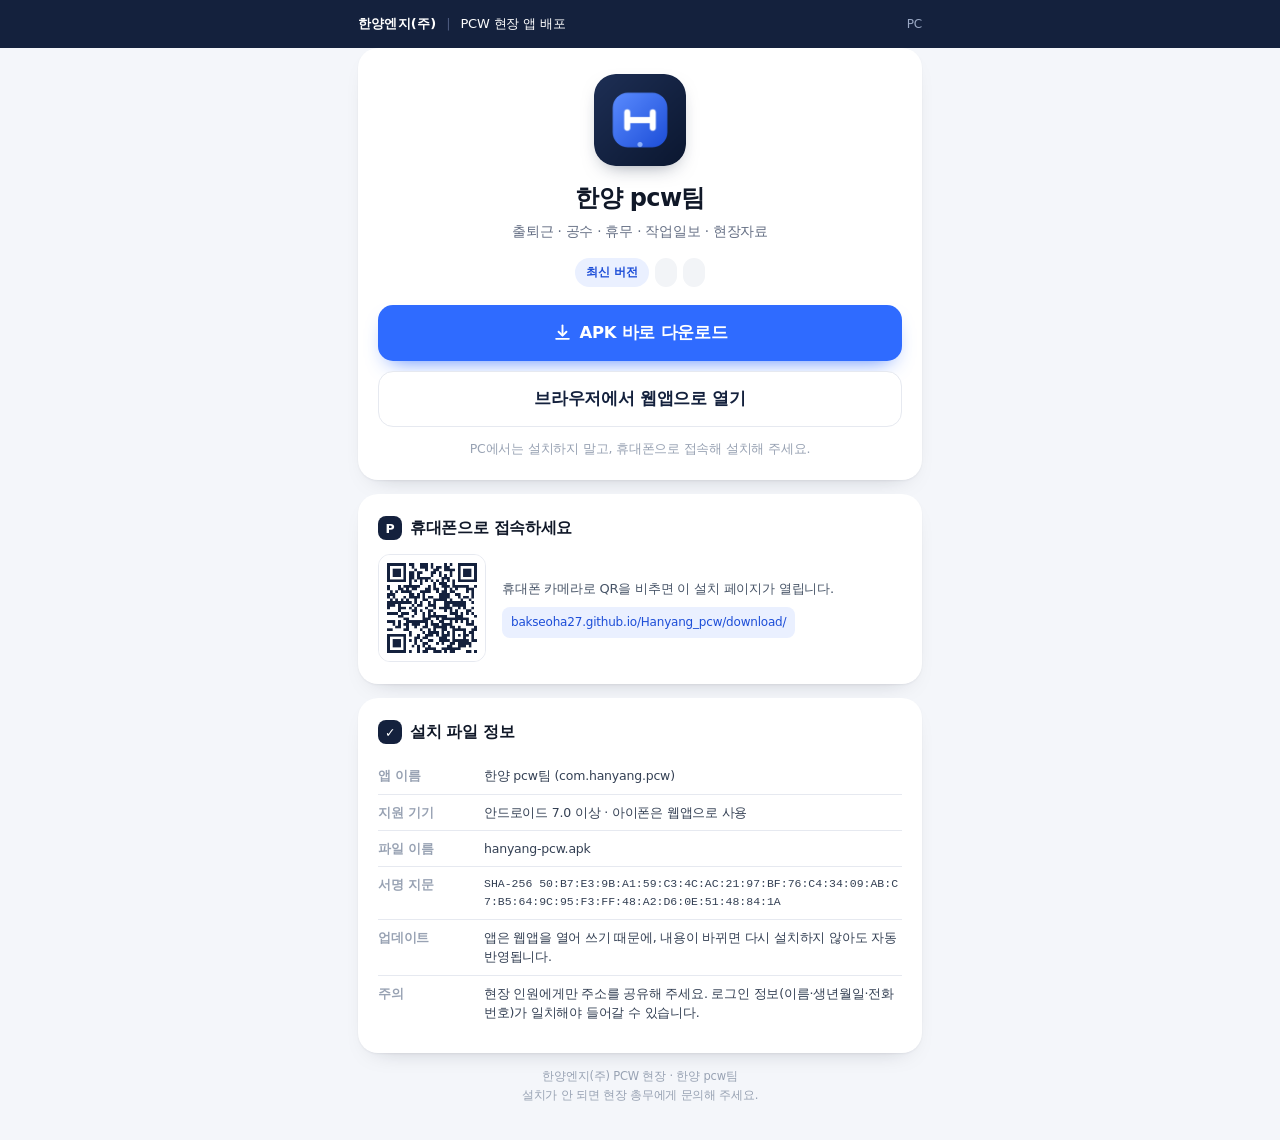
==== download/index.html @ 7589d21f "한양 pcw팀 현장 앱: GitHub Pages 배포 + 안드로이드 웹뷰 앱 - 웹앱(projects/site-manager/web) 을 저장소 루트로 배포 - download/:" ====
<!DOCTYPE html>
<html lang="ko">
<head>
<meta charset="utf-8">
<meta name="viewport" content="width=device-width, initial-scale=1.0, viewport-fit=cover">
<meta name="theme-color" content="#14213D">
<meta name="robots" content="noindex, nofollow">
<title>한양 pcw팀 설치 · 한양엔지(주) PCW 현장 앱</title>
<meta name="description" content="한양 pcw팀 안드로이드 앱 설치 안내 — 출퇴근·휴무·작업일보·현장자료">
<link rel="icon" href="../icon.svg" type="image/svg+xml">
<link rel="apple-touch-icon" href="../icon-192.png">
<style>
  :root{
    --navy:#14213D; --navy2:#1E2F55; --blue:#2F6BFF; --blue-dark:#1D4ED8;
    --green:#12B76A; --gray:#667085; --gray2:#98A2B3; --line:#E6E9F0;
    --bg:#F4F6FA; --card:#fff;
  }
  *{box-sizing:border-box; -webkit-tap-highlight-color:transparent;}
  html{-webkit-text-size-adjust:100%;}
  body{
    margin:0; background:var(--bg); color:#101828;
    font-family:-apple-system,BlinkMacSystemFont,"Malgun Gothic","Apple SD Gothic Neo","Noto Sans KR",system-ui,sans-serif;
    font-size:15px; line-height:1.55; letter-spacing:-.2px;
  }
  a{color:inherit;}
  .top{background:var(--navy); color:#fff; padding:14px 0;}
  .top .wrap{display:flex; align-items:center; gap:8px; font-size:13px;}
  .top b{font-weight:800; letter-spacing:.2px;}
  .top .bar{color:#4B5B7E; margin:0 2px;}
  .top .right{margin-left:auto; color:#9AA8C4; font-size:12px;}
  .wrap{max-width:600px; margin:0 auto; padding:0 18px;}
  main{padding:22px 0 40px;}
  .card{
    background:var(--card); border-radius:20px; padding:22px 20px; margin-bottom:14px;
    box-shadow:0 1px 2px rgba(16,24,40,.05), 0 10px 26px -18px rgba(16,24,40,.35);
  }
  /* ---------- 앱 카드 ---------- */
  .app-card{text-align:center; padding-top:26px;}
  .app-icon{
    width:82px; height:82px; border-radius:22px; display:block; margin:0 auto 14px;
    box-shadow:0 8px 20px -10px rgba(20,33,61,.55);
  }
  h1{font-size:22px; font-weight:900; margin:0 0 4px; letter-spacing:-.6px;}
  .sub{color:var(--gray); font-size:13.5px; margin:0 0 16px;}
  .meta{display:flex; flex-wrap:wrap; gap:6px; justify-content:center; margin-bottom:18px;}
  .chip{
    display:inline-flex; align-items:center; gap:5px;
    background:#F2F4F7; color:#475467; border-radius:999px;
    padding:5px 11px; font-size:12px; font-weight:700;
  }
  .chip.dot{background:#EAF0FF; color:var(--blue-dark);}
  .chip.ok{background:#E6F8F0; color:#027A48;}
  .btn{
    display:flex; align-items:center; justify-content:center; gap:8px;
    width:100%; min-height:56px; border-radius:15px; text-decoration:none;
    font-size:16.5px; font-weight:800; letter-spacing:-.3px;
    border:0; cursor:pointer; margin-top:10px;
  }
  .btn.primary{background:var(--blue); color:#fff; box-shadow:0 10px 22px -12px rgba(47,107,255,.95);}
  .btn.primary:active{background:var(--blue-dark);}
  .btn.ghost{background:#fff; color:var(--navy); border:1.5px solid var(--line);}
  .btn.ghost:active{background:#F7F9FC;}
  .btn[hidden]{display:none;}
  .live{
    margin:14px 0 0; font-size:12.5px; color:var(--blue-dark); font-weight:700;
    background:#EAF0FF; border-radius:12px; padding:10px 12px;
  }
  .note{
    margin:0 0 4px; font-size:13px; color:#475467;
    background:#FFF4E4; border-radius:12px; padding:10px 12px;
  }
  .note[hidden]{display:none;}
  .small{font-size:12.5px; color:var(--gray2); margin:12px 0 0;}
  /* ---------- 안내 카드 ---------- */
  h2{font-size:15.5px; font-weight:900; margin:0 0 14px; letter-spacing:-.3px; display:flex; align-items:center; gap:8px;}
  h2 .num{
    width:24px; height:24px; border-radius:8px; background:var(--navy); color:#fff;
    font-size:12.5px; display:inline-flex; align-items:center; justify-content:center; font-weight:800;
  }
  ol.steps{margin:0; padding:0; list-style:none; counter-reset:step;}
  ol.steps li{
    position:relative; padding:0 0 16px 40px; counter-increment:step; font-size:14px; color:#344054;
  }
  ol.steps li:last-child{padding-bottom:0;}
  ol.steps li::before{
    content:counter(step); position:absolute; left:0; top:1px;
    width:26px; height:26px; border-radius:50%; background:#EAF0FF; color:var(--blue-dark);
    font-size:12.5px; font-weight:800; display:flex; align-items:center; justify-content:center;
  }
  ol.steps li b{font-weight:800; color:#101828;}
  ol.steps li .sub2{display:block; color:var(--gray); font-size:12.5px; margin-top:3px;}
  .kv{display:flex; gap:10px; font-size:12.5px; color:var(--gray); padding:8px 0; border-top:1px solid var(--line);}
  .kv:first-of-type{border-top:0;}
  .kv .k{width:96px; flex:0 0 96px; color:var(--gray2); font-weight:700;}
  .kv .v{word-break:break-all; color:#344054;}
  .mono{font-family:ui-monospace,SFMono-Regular,Menlo,Consolas,monospace; font-size:11.5px; letter-spacing:0;}
  .qr-row{display:flex; gap:16px; align-items:center;}
  .qr-row img{width:108px; height:108px; border-radius:12px; border:1px solid var(--line);}
  .qr-row .t{font-size:13px; color:#475467;}
  .qr-row .url{
    display:inline-block; margin-top:8px; font-size:12px; color:var(--blue-dark);
    background:#EAF0FF; border-radius:8px; padding:6px 9px; word-break:break-all;
  }
  .ok-line{display:flex; align-items:center; gap:8px; font-size:13.5px; font-weight:800; color:#027A48;}
  .ok-line svg{flex:0 0 auto;}
  .foot{text-align:center; color:var(--gray2); font-size:11.5px; padding:0 18px 34px; line-height:1.7;}
  @media (min-width:640px){ h1{font-size:24px;} .app-icon{width:92px; height:92px;} }
</style>
</head>
<body>

<header class="top">
  <div class="wrap">
    <b>한양엔지(주)</b><span class="bar">|</span><span>PCW 현장 앱 배포</span>
    <span class="right" id="topRight">설치 안내</span>
  </div>
</header>

<main class="wrap">

  <!-- 앱 소개 + 다운로드 -->
  <section class="card app-card">
    <img class="app-icon" src="../icon-192.png" alt="한양 pcw팀 앱 아이콘">
    <h1>한양 pcw팀</h1>
    <p class="sub">출퇴근 · 공수 · 휴무 · 작업일보 · 현장자료</p>

    <div class="meta">
      <span class="chip dot" id="chipVer">최신 버전</span>
      <span class="chip" id="chipSize" hidden></span>
      <span class="chip" id="chipDate" hidden></span>
    </div>

    <p class="note" id="kakaoNote" hidden></p>
    <p class="note" id="appNote" hidden></p>

    <div class="cta">
      <a class="btn primary" id="apkBtn" href="https://github.com/bakseoha27/Hanyang_pcw/releases/latest/download/hanyang-pcw.apk" rel="noopener">
        <svg width="19" height="19" viewBox="0 0 24 24" fill="none" stroke="currentColor" stroke-width="2.4" stroke-linecap="round" stroke-linejoin="round"><path d="M12 3v12"/><path d="m7 11 5 5 5-5"/><path d="M4 20h16"/></svg>
        <span>APK 바로 다운로드</span>
      </a>
      <a class="btn primary" id="webBtn" href="https://bakseoha27.github.io/Hanyang_pcw/" hidden>
        <svg width="19" height="19" viewBox="0 0 24 24" fill="none" stroke="currentColor" stroke-width="2.4" stroke-linecap="round" stroke-linejoin="round"><path d="M14 4h6v6"/><path d="M20 4 11 13"/><path d="M19 14v5a1 1 0 0 1-1 1H6a1 1 0 0 1-1-1V7a1 1 0 0 1 1-1h5"/></svg>
        <span>웹앱 바로 열기</span>
      </a>
      <a class="btn ghost" id="webBtn2" href="https://bakseoha27.github.io/Hanyang_pcw/" hidden>브라우저에서 웹앱으로 열기</a>
    </div>

    <p class="live" id="autoNote" hidden></p>
    <p class="small" id="tinyNote">이미 설치한 분은 앱을 열면 최신 화면으로 자동 업데이트됩니다. APK는 껍데기가 바뀌었을 때만 다시 받으면 됩니다.</p>
  </section>

  <!-- 안드로이드 설치 안내 -->
  <section class="card" id="guideAndroid" hidden>
    <h2><span class="num">A</span> 안드로이드 설치 방법</h2>
    <ol class="steps">
      <li><b>내려받은 파일 열기</b><span class="sub2">화면 위쪽 알림을 누르거나, 내 파일 → 다운로드 → <b>hanyang-pcw.apk</b></span></li>
      <li><b>“출처를 알 수 없는 앱” 허용</b><span class="sub2">설치 화면에서 안내가 뜨면 <b>설정 → 허용</b>을 눌러 주세요. (한 번만 하면 됩니다)</span></li>
      <li><b>설치 → 열기</b><span class="sub2">홈 화면에 <b>한양 pcw팀</b> 아이콘이 생깁니다.</span></li>
      <li><b>이름 · 생년월일 · 전화번호로 로그인</b><span class="sub2">관리자는 직종에서 <b>관리자</b>를 고르면 전체 현황 화면이 열립니다.</span></li>
    </ol>
  </section>

  <!-- 아이폰 안내 -->
  <section class="card" id="guideIos" hidden>
    <h2><span class="num">i</span> 아이폰은 홈 화면에 추가</h2>
    <ol class="steps">
      <li><b>위의 <span style="color:var(--blue-dark)">웹앱 바로 열기</span> 누르기</b><span class="sub2">Safari에서 앱이 열립니다. (크롬이 아닌 <b>Safari</b>에서 열어야 합니다)</span></li>
      <li><b>아래쪽 <span style="font-weight:800">공유</span> 버튼 누르기</b><span class="sub2">네모 위로 화살표가 뜬 모양입니다.</span></li>
      <li><b><span style="font-weight:800">홈 화면에 추가</span> 선택 → 추가</b><span class="sub2">홈 화면에 <b>한양 pcw팀</b> 아이콘이 생기고, 앱처럼 전체 화면으로 열립니다.</span></li>
    </ol>
  </section>

  <!-- PC 안내 -->
  <section class="card" id="guidePc" hidden>
    <h2><span class="num">P</span> 휴대폰으로 접속하세요</h2>
    <div class="qr-row">
      <img src="qr.png" alt="설치 페이지 QR 코드" width="108" height="108">
      <div class="t">
        휴대폰 카메라로 QR을 비추면 이 설치 페이지가 열립니다.
        <span class="url">bakseoha27.github.io/Hanyang_pcw/download/</span>
      </div>
    </div>
  </section>

  <!-- 신뢰 정보 -->
  <section class="card">
    <h2><span class="num">✓</span> 설치 파일 정보</h2>
    <div class="kv"><span class="k">앱 이름</span><span class="v">한양 pcw팀 (com.hanyang.pcw)</span></div>
    <div class="kv"><span class="k">지원 기기</span><span class="v">안드로이드 7.0 이상 · 아이폰은 웹앱으로 사용</span></div>
    <div class="kv"><span class="k">파일 이름</span><span class="v">hanyang-pcw.apk</span></div>
    <div class="kv"><span class="k">서명 지문</span><span class="v mono">SHA-256 50:B7:E3:9B:A1:59:C3:4C:AC:21:97:BF:76:C4:34:09:AB:C7:B5:64:9C:95:F3:FF:48:A2:D6:0E:51:48:84:1A</span></div>
    <div class="kv"><span class="k">업데이트</span><span class="v">앱은 웹앱을 열어 쓰기 때문에, 내용이 바뀌면 다시 설치하지 않아도 자동 반영됩니다.</span></div>
    <div class="kv"><span class="k">주의</span><span class="v">현장 인원에게만 주소를 공유해 주세요. 로그인 정보(이름·생년월일·전화번호)가 일치해야 들어갈 수 있습니다.</span></div>
  </section>

</main>

<footer class="foot">
  한양엔지(주) PCW 현장 · 한양 pcw팀<br>
  설치가 안 되면 현장 총무에게 문의해 주세요.
</footer>

<script>
(function () {
  var APK = 'https://github.com/bakseoha27/Hanyang_pcw/releases/latest/download/hanyang-pcw.apk';
  var WEB = 'https://bakseoha27.github.io/Hanyang_pcw/';
  var ua = navigator.userAgent || '';
  var isApp = /HanyangPcwApp/.test(ua);
  var isAndroid = /Android/i.test(ua);
  var isIOS = /iPhone|iPad|iPod/i.test(ua) || (/Macintosh/i.test(ua) && navigator.maxTouchPoints > 1);
  var inApp = /KAKAOTALK|NAVER\(inapp|Instagram|FBAN|FBAV|Line\/|Twitter/i.test(ua);

  var $ = function (id) { return document.getElementById(id); };
  var apkBtn = $('apkBtn'), webBtn = $('webBtn'), webBtn2 = $('webBtn2');
  apkBtn.href = APK;
  webBtn.href = WEB;
  webBtn2.href = WEB;

  function show(el, on) { if (el) el.hidden = !on; }

  // 이미 우리 앱(WebView)으로 열린 경우
  if (isApp) {
    show(apkBtn, false); show(webBtn, false); show(webBtn2, false);
    show($('appNote'), true);
    $('appNote').textContent = '지금 앱으로 접속해 있습니다. 이 화면은 앱을 새로 설치할 때만 필요합니다.';
    $('topRight').textContent = '앱 접속 중';
    $('tinyNote').textContent = '앱 안에서는 이 페이지를 닫고 홈 화면의 앱을 사용하시면 됩니다.';
  } else if (isAndroid) {
    show(webBtn, false);
    show(webBtn2, true);
    show($('guideAndroid'), true);
    $('topRight').textContent = '안드로이드';
    startAutoDownload();
  } else if (isIOS) {
    show(apkBtn, false);
    show(webBtn, true);
    show(webBtn2, false);
    show($('guideIos'), true);
    $('topRight').textContent = '아이폰 · 아이패드';
    $('tinyNote').textContent = '아이폰은 APK 설치 대신 홈 화면에 추가해서 앱처럼 쓸 수 있습니다.';
  } else {
    show(webBtn, false);
    show(webBtn2, true);
    show($('guidePc'), true);
    $('topRight').textContent = 'PC';
    $('tinyNote').textContent = 'PC에서는 설치하지 말고, 휴대폰으로 접속해 설치해 주세요.';
  }

  // 카카오톡 등 앱 안 브라우저에서는 내려받기가 막힐 수 있음
  if (inApp && !isApp) {
    show($('kakaoNote'), true);
    $('kakaoNote').textContent = '카카오톡·인스타그램 같은 앱 안에서 열면 다운로드가 막힐 수 있습니다. 오른쪽 위 ⋮ 를 눌러 “다른 브라우저로 열기”를 선택해 주세요.';
  }

  function startAutoDownload() {
    var seen = false;
    try { seen = sessionStorage.getItem('pcw_auto_dl') === '1'; sessionStorage.setItem('pcw_auto_dl', '1'); } catch (e) {}
    var note = $('autoNote');
    show(note, true);
    if (seen) {
      note.textContent = '아래 버튼을 누르면 다시 내려받습니다.';
      return;
    }
    note.textContent = '잠시 후 내려받기가 자동으로 시작됩니다… 시작되지 않으면 아래 버튼을 눌러 주세요.';
    setTimeout(function () {
      try { window.location.assign(APK); } catch (e) {}
    }, 900);
  }

  // 릴리스에서 실제 파일 크기·날짜 가져오기 (실패하면 숨김)
  function fmtSize(b) {
    if (!b || b < 1024) return (b || 0) + ' B';
    var kb = b / 1024;
    if (kb < 1024) return (Math.round(kb * 10) / 10) + ' KB';
    return (Math.round(kb / 1024 * 100) / 100) + ' MB';
  }
  try {
    fetch('https://api.github.com/repos/bakseoha27/Hanyang_pcw/releases/tags/latest', { cache: 'no-store' })
      .then(function (r) { return r.ok ? r.json() : null; })
      .then(function (j) {
        if (!j || !j.assets || !j.assets.length) return;
        var a = j.assets[0];
        if (a.size) { $('chipSize').textContent = fmtSize(a.size); show($('chipSize'), true); }
        if (j.published_at) {
          var d = new Date(j.published_at);
          $('chipDate').textContent = d.getFullYear() + '.' + (d.getMonth() + 1) + '.' + d.getDate() + ' 배포';
          show($('chipDate'), true);
        }
      })
      .catch(function () {});
  } catch (e) {}
})();
</script>
</body>
</html>
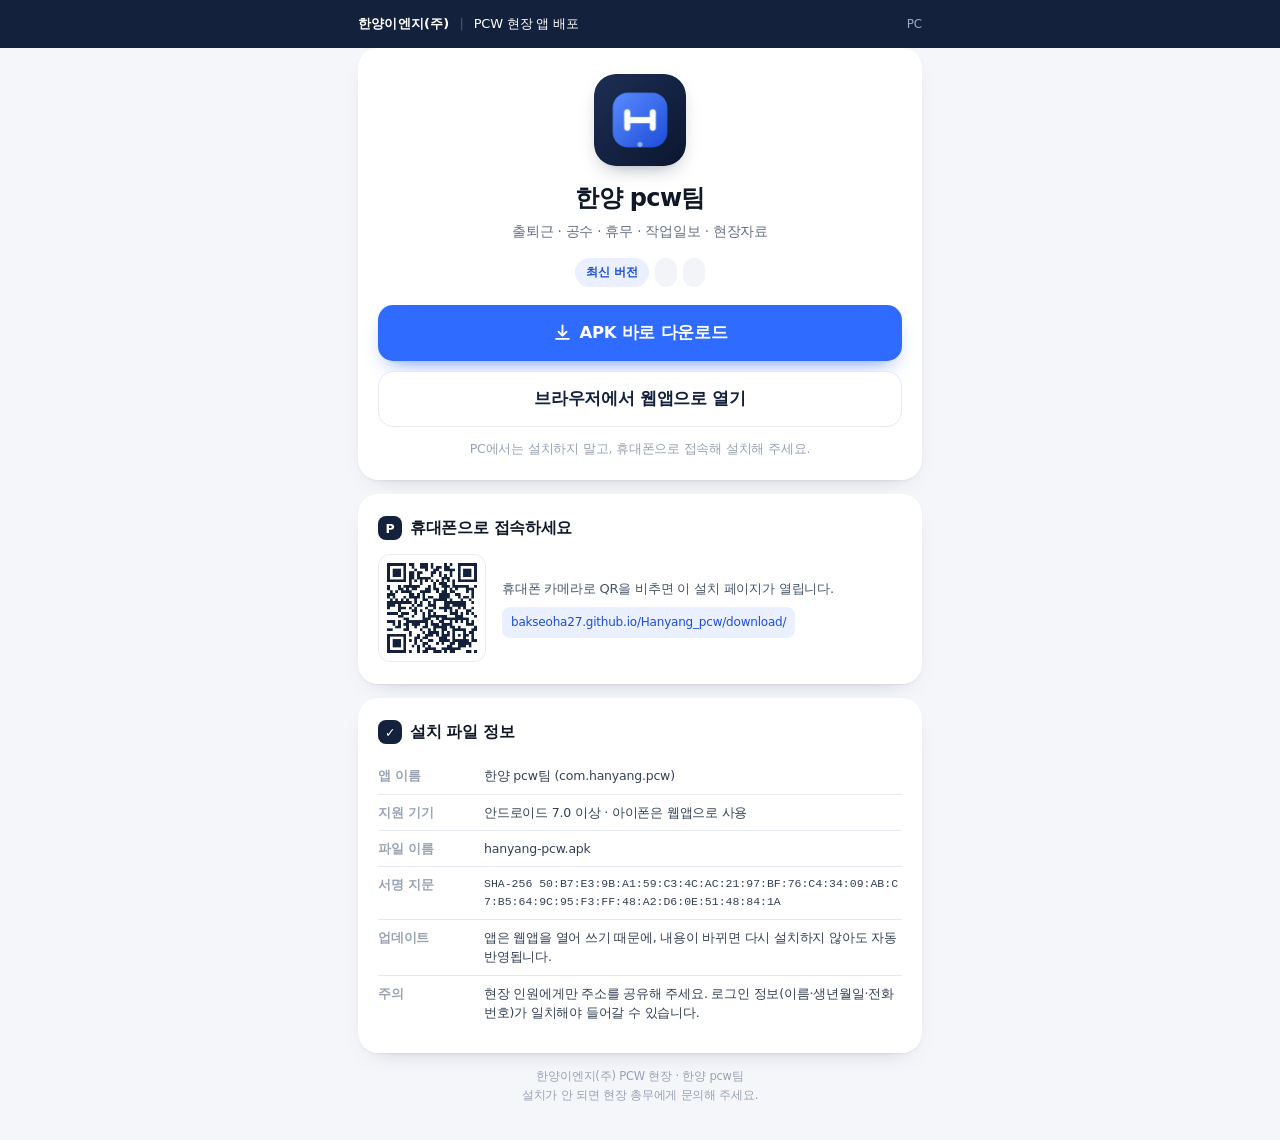
==== commit 8503ec2a: "회사명 한양이엔지(주) 수정 · 민감정보(현장 부상 이력) 선택 동의 분리 · sw 캐시 pcw-site-v7" ====
--- a/download/index.html
+++ b/download/index.html
@@ -5,7 +5,7 @@
 <meta name="viewport" content="width=device-width, initial-scale=1.0, viewport-fit=cover">
 <meta name="theme-color" content="#14213D">
 <meta name="robots" content="noindex, nofollow">
-<title>한양 pcw팀 설치 · 한양엔지(주) PCW 현장 앱</title>
+<title>한양 pcw팀 설치 · 한양이엔지(주) PCW 현장 앱</title>
 <meta name="description" content="한양 pcw팀 안드로이드 앱 설치 안내 — 출퇴근·휴무·작업일보·현장자료">
 <link rel="icon" href="../icon.svg" type="image/svg+xml">
 <link rel="apple-touch-icon" href="../icon-192.png">
@@ -111,7 +111,7 @@
 
 <header class="top">
   <div class="wrap">
-    <b>한양엔지(주)</b><span class="bar">|</span><span>PCW 현장 앱 배포</span>
+    <b>한양이엔지(주)</b><span class="bar">|</span><span>PCW 현장 앱 배포</span>
     <span class="right" id="topRight">설치 안내</span>
   </div>
 </header>
@@ -196,7 +196,7 @@
 </main>
 
 <footer class="foot">
-  한양엔지(주) PCW 현장 · 한양 pcw팀<br>
+  한양이엔지(주) PCW 현장 · 한양 pcw팀<br>
   설치가 안 되면 현장 총무에게 문의해 주세요.
 </footer>
 
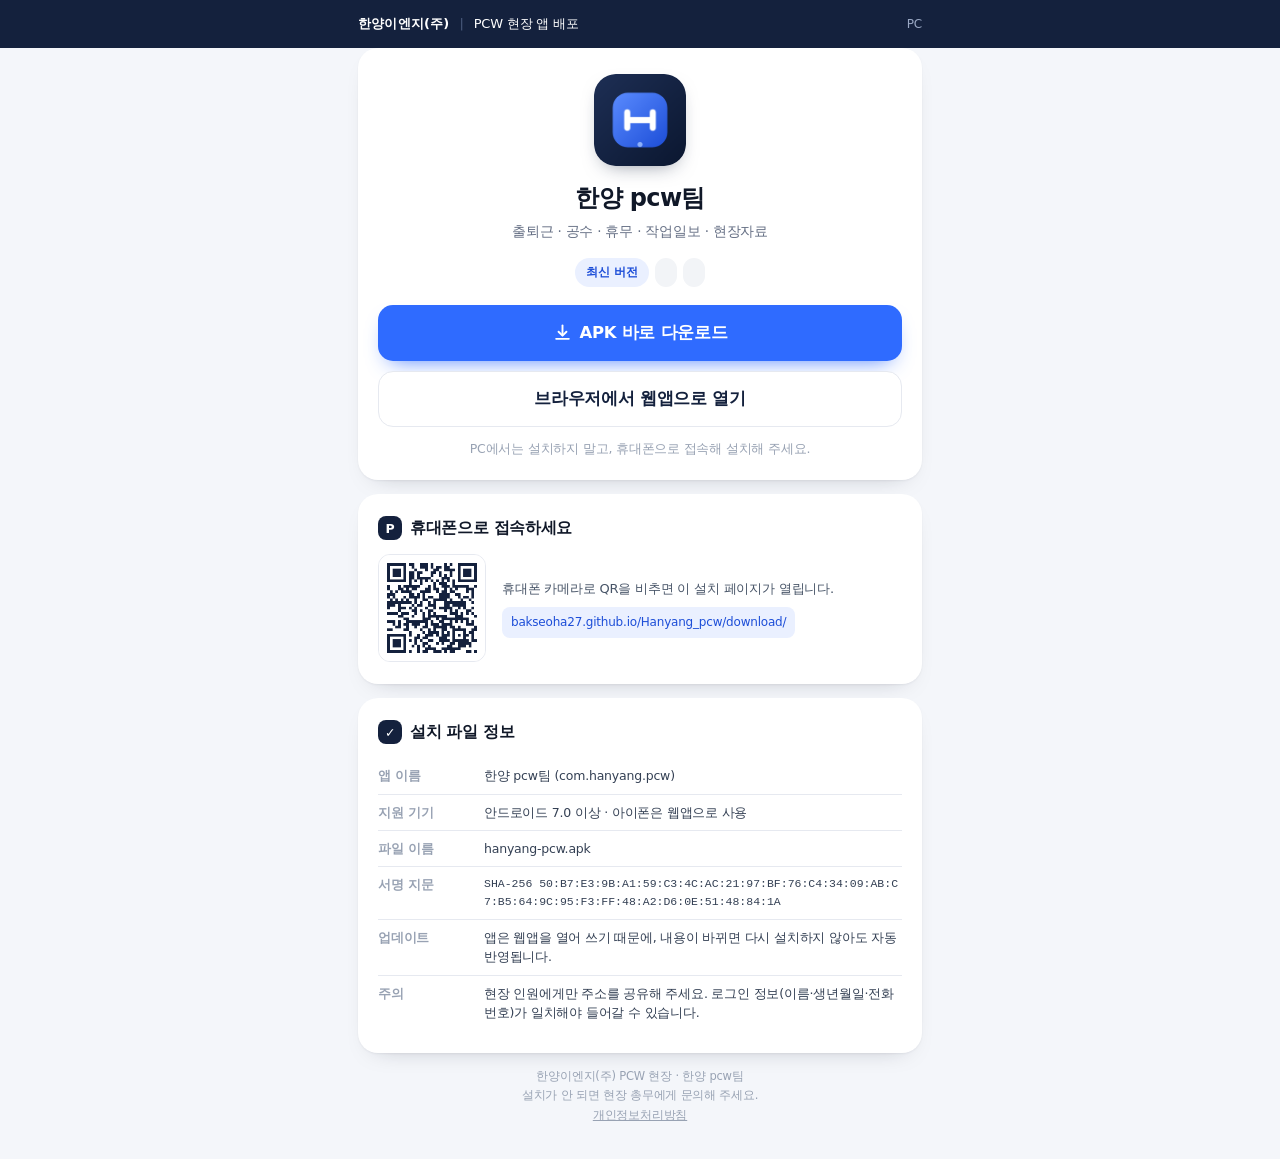
==== commit 06f7bb37: "개인정보처리방침 페이지 추가 (privacy.html) · 다운로드 페이지에 링크" ====
--- a/download/index.html
+++ b/download/index.html
@@ -197,7 +197,8 @@
 
 <footer class="foot">
   한양이엔지(주) PCW 현장 · 한양 pcw팀<br>
-  설치가 안 되면 현장 총무에게 문의해 주세요.
+  설치가 안 되면 현장 총무에게 문의해 주세요.<br>
+  <a href="../privacy.html" style="color:inherit;text-decoration:underline;">개인정보처리방침</a>
 </footer>
 
 <script>
